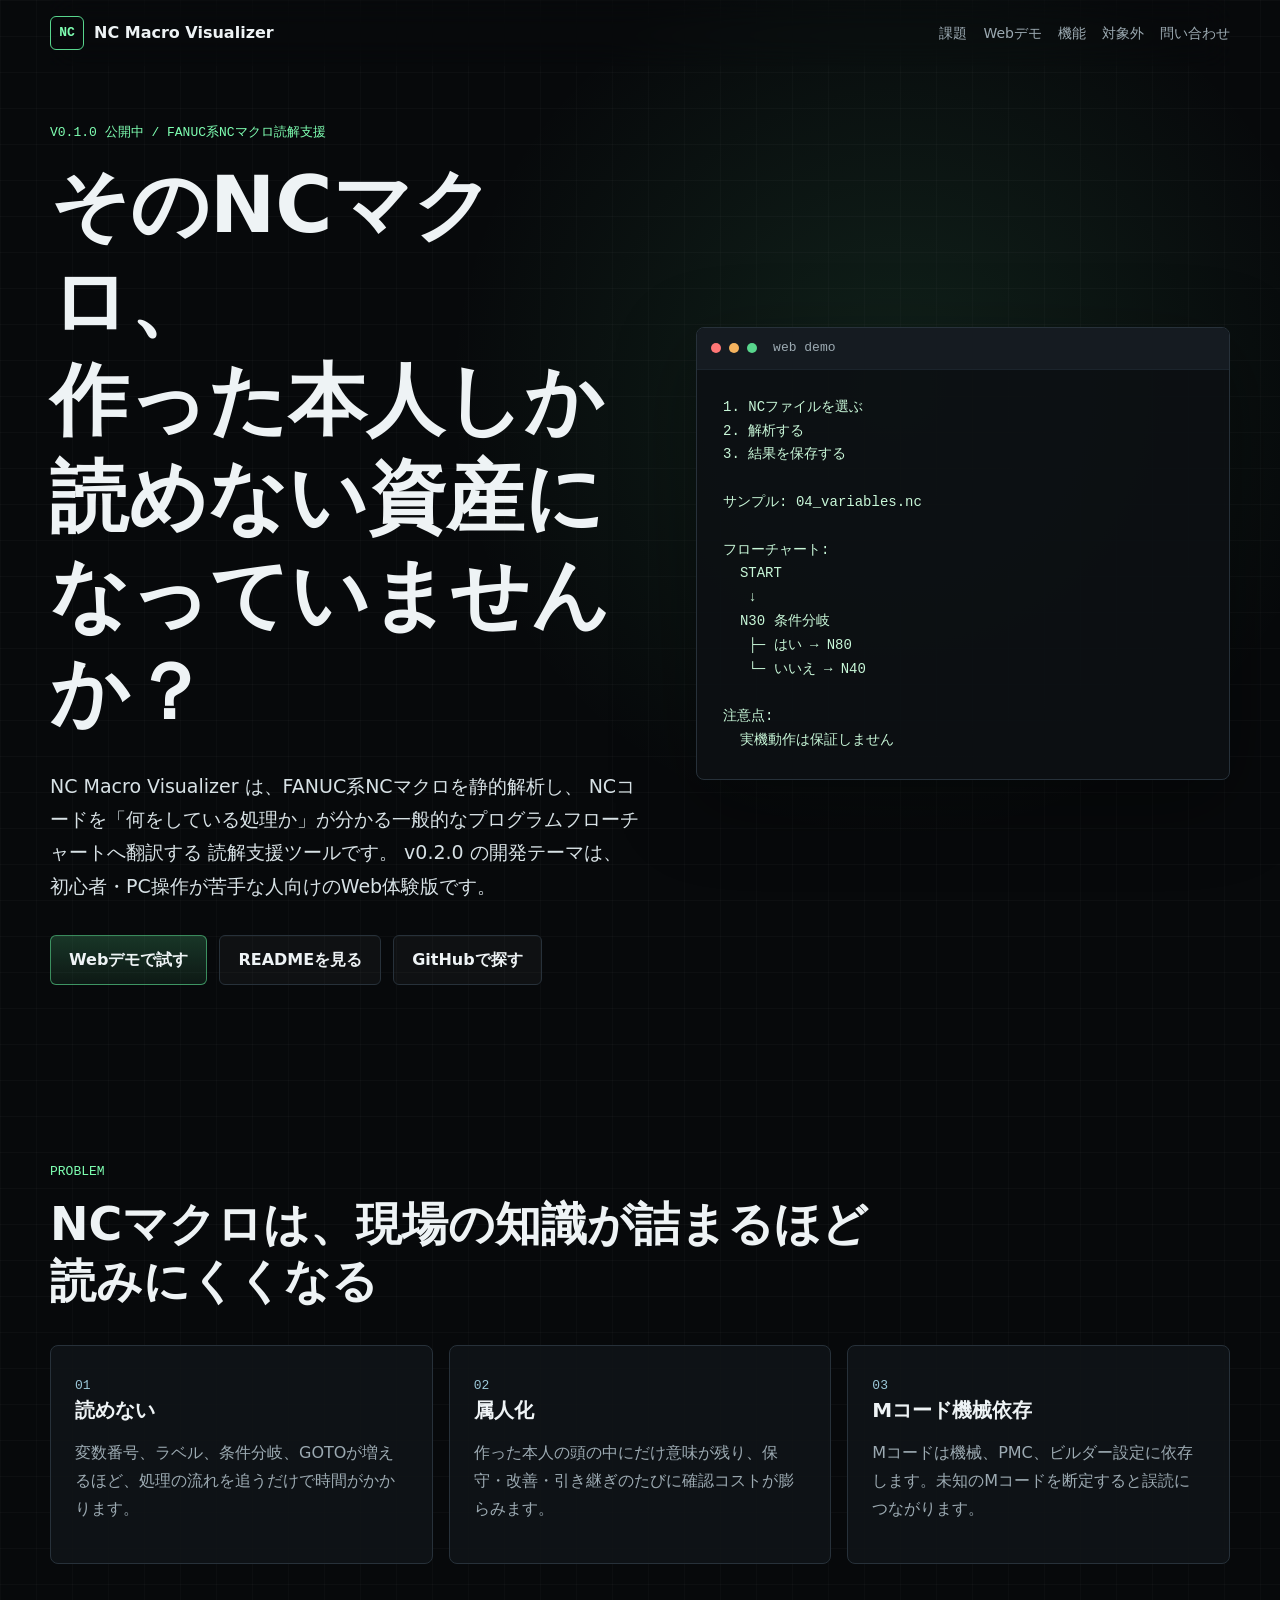
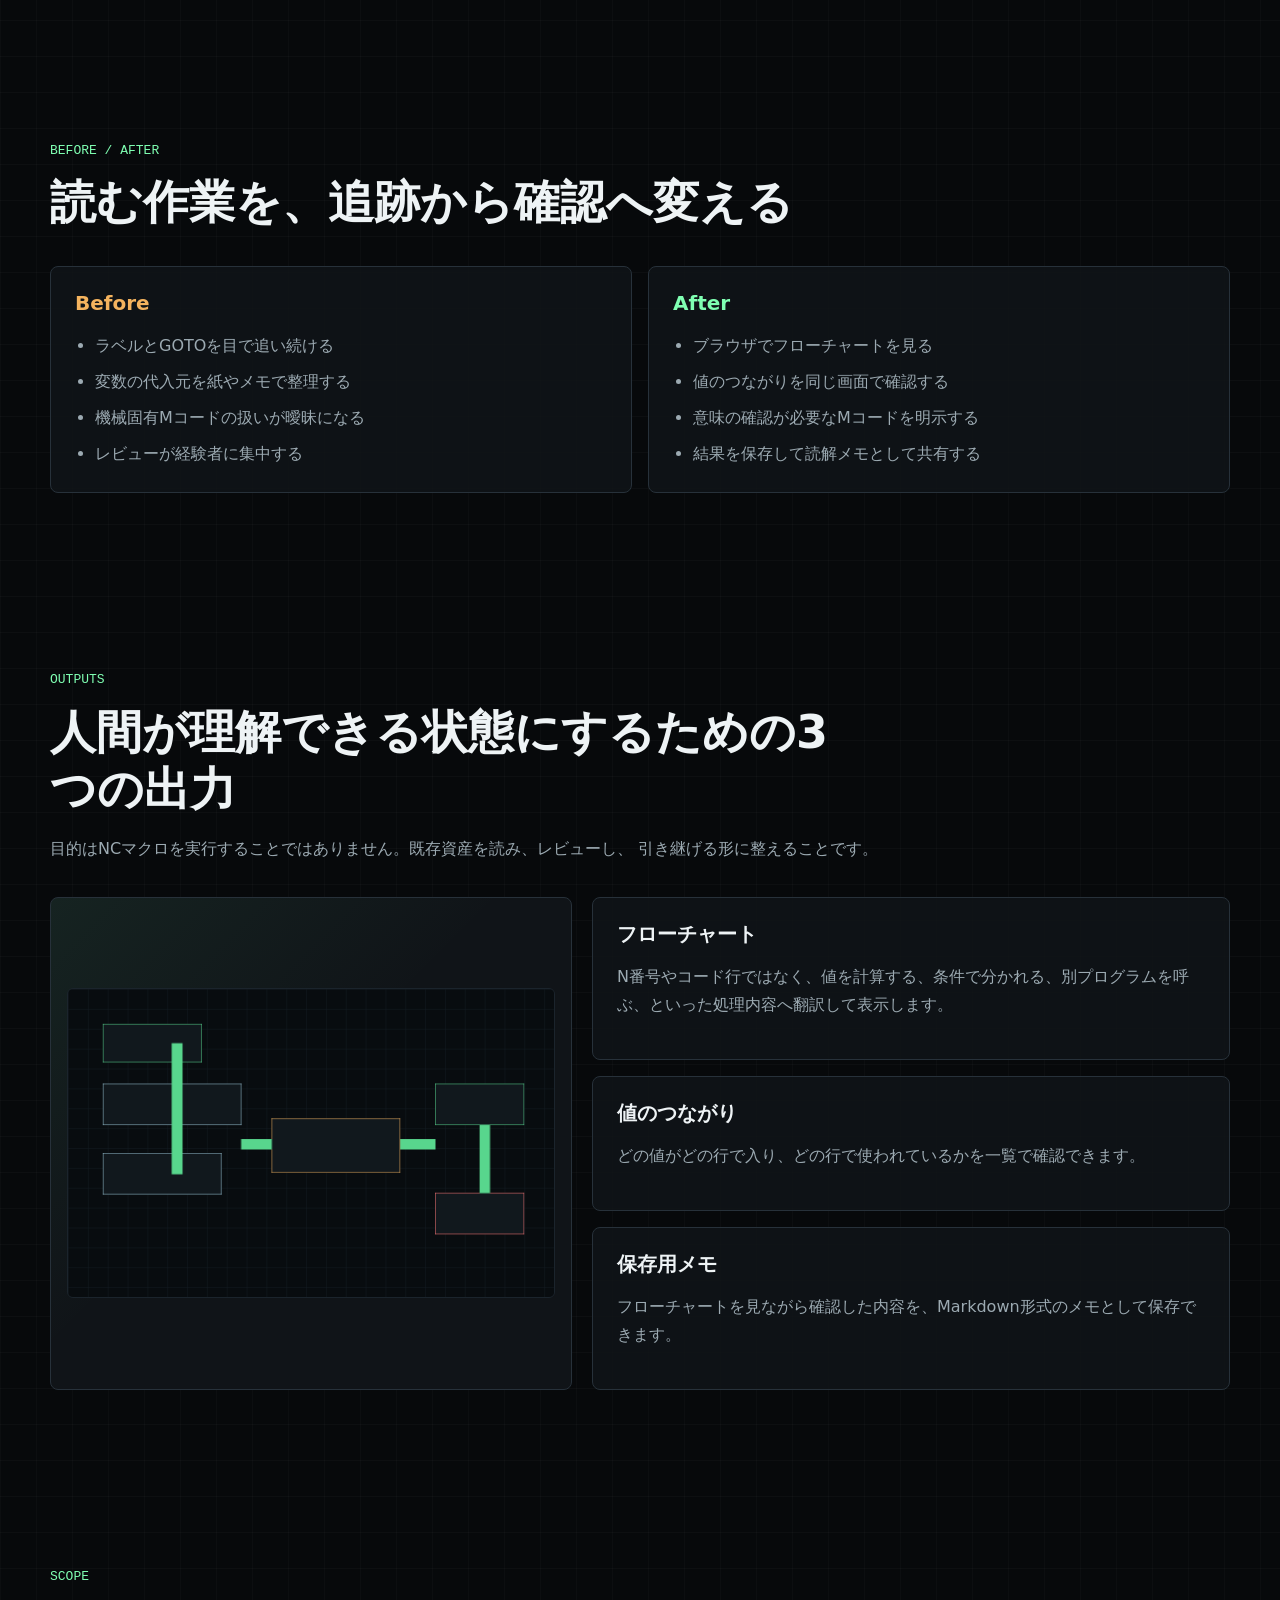
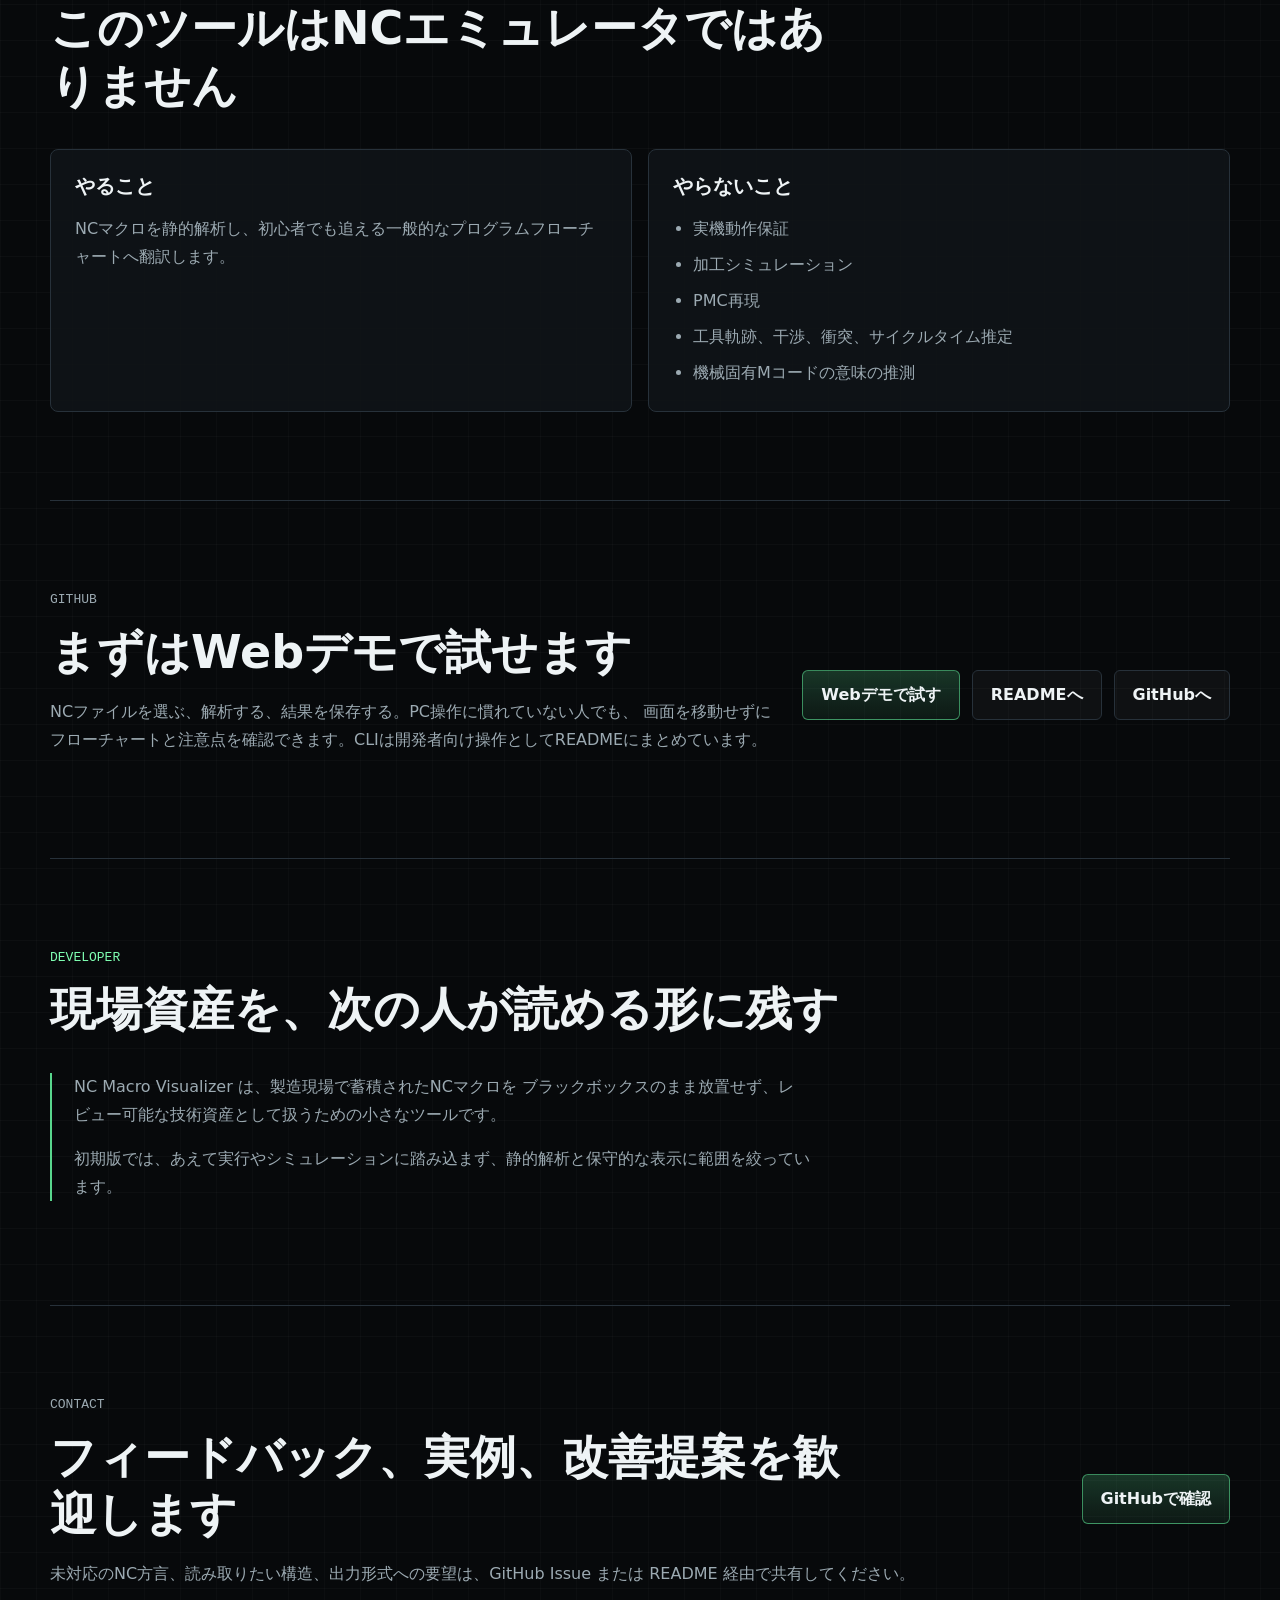
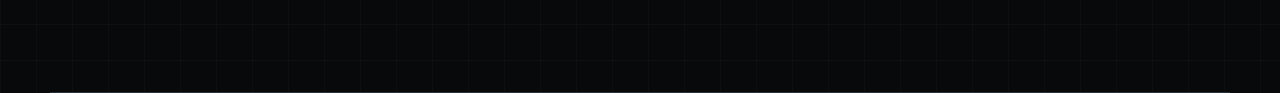
==== lp/index.html @ 7033a531 "v0.3.0 開発中: CFG/PAD図風表示・LPを追加 - CFG内部モデル・structurizer・PAD HTMLレンダラ追加 - LP（lp/）・Webデモ（web/）・スキーマ（sche" ====
<!doctype html>
<html lang="ja">
  <head>
    <meta charset="utf-8">
    <meta name="viewport" content="width=device-width, initial-scale=1">
    <title>NC Macro Visualizer | NCマクロ読解支援ツール</title>
    <meta
      name="description"
      content="NC Macro Visualizer は、FANUC系NCマクロをブラウザで確認し、流れ・値のつながり・条件分岐・注意点を見える化する読解支援ツールです。"
    >
    <link rel="stylesheet" href="style.css">
  </head>
  <body>
    <header class="site-header">
      <a class="brand" href="#top" aria-label="NC Macro Visualizer top">
        <span class="brand-mark">NC</span>
        <span>NC Macro Visualizer</span>
      </a>
      <nav class="site-nav" aria-label="主要ナビゲーション">
        <a href="#problem">課題</a>
        <a href="demo/">Webデモ</a>
        <a href="#outputs">機能</a>
        <a href="#scope">対象外</a>
        <a href="#contact">問い合わせ</a>
      </nav>
    </header>

    <main id="top">
      <section class="hero section">
        <div class="hero-copy">
          <p class="eyebrow">v0.1.0 公開中 / FANUC系NCマクロ読解支援</p>
          <h1>そのNCマクロ、<br>作った本人しか読めない資産になっていませんか？</h1>
          <p class="lead">
            NC Macro Visualizer は、FANUC系NCマクロを静的解析し、
            NCコードを「何をしている処理か」が分かる一般的なプログラムフローチャートへ翻訳する
            読解支援ツールです。
            v0.2.0 の開発テーマは、初心者・PC操作が苦手な人向けのWeb体験版です。
          </p>
          <div class="hero-actions" aria-label="導線">
            <a class="button primary" href="demo/">Webデモで試す</a>
            <a class="button" href="../README.md">READMEを見る</a>
            <a class="button" href="https://github.com/search?q=nc-macro-visualizer&type=repositories">GitHubで探す</a>
          </div>
        </div>
        <div class="terminal-panel" aria-label="NC Macro Visualizer web demo preview">
          <div class="terminal-bar">
            <span></span>
            <span></span>
            <span></span>
            <strong>web demo</strong>
          </div>
          <pre><code>1. NCファイルを選ぶ
2. 解析する
3. 結果を保存する

サンプル: 04_variables.nc

フローチャート:
  START
   ↓
  N30 条件分岐
   ├─ はい → N80
   └─ いいえ → N40

注意点:
  実機動作は保証しません</code></pre>
        </div>
      </section>

      <section id="problem" class="section problem-section">
        <div class="section-heading">
          <p class="eyebrow">Problem</p>
          <h2>NCマクロは、現場の知識が詰まるほど読みにくくなる</h2>
        </div>
        <div class="problem-grid">
          <article>
            <span class="card-index">01</span>
            <h3>読めない</h3>
            <p>変数番号、ラベル、条件分岐、GOTOが増えるほど、処理の流れを追うだけで時間がかかります。</p>
          </article>
          <article>
            <span class="card-index">02</span>
            <h3>属人化</h3>
            <p>作った本人の頭の中にだけ意味が残り、保守・改善・引き継ぎのたびに確認コストが膨らみます。</p>
          </article>
          <article>
            <span class="card-index">03</span>
            <h3>Mコード機械依存</h3>
            <p>Mコードは機械、PMC、ビルダー設定に依存します。未知のMコードを断定すると誤読につながります。</p>
          </article>
        </div>
      </section>

      <section class="section before-after">
        <div class="section-heading">
          <p class="eyebrow">Before / After</p>
          <h2>読む作業を、追跡から確認へ変える</h2>
        </div>
        <div class="compare-grid">
          <article class="compare-card before">
            <h3>Before</h3>
            <ul>
              <li>ラベルとGOTOを目で追い続ける</li>
              <li>変数の代入元を紙やメモで整理する</li>
              <li>機械固有Mコードの扱いが曖昧になる</li>
              <li>レビューが経験者に集中する</li>
            </ul>
          </article>
          <article class="compare-card after">
            <h3>After</h3>
            <ul>
              <li>ブラウザでフローチャートを見る</li>
              <li>値のつながりを同じ画面で確認する</li>
              <li>意味の確認が必要なMコードを明示する</li>
              <li>結果を保存して読解メモとして共有する</li>
            </ul>
          </article>
        </div>
      </section>

      <section id="outputs" class="section outputs-section">
        <div class="section-heading">
          <p class="eyebrow">Outputs</p>
          <h2>人間が理解できる状態にするための3つの出力</h2>
          <p>
            目的はNCマクロを実行することではありません。既存資産を読み、レビューし、
            引き継げる形に整えることです。
          </p>
        </div>
        <div class="output-layout">
          <div class="flow-preview">
            <img src="assets/screenshot-flow.png" alt="Mermaid flowchart preview">
          </div>
          <div class="output-list">
            <article>
              <h3>フローチャート</h3>
              <p>N番号やコード行ではなく、値を計算する、条件で分かれる、別プログラムを呼ぶ、といった処理内容へ翻訳して表示します。</p>
            </article>
            <article>
              <h3>値のつながり</h3>
              <p>どの値がどの行で入り、どの行で使われているかを一覧で確認できます。</p>
            </article>
            <article>
              <h3>保存用メモ</h3>
              <p>フローチャートを見ながら確認した内容を、Markdown形式のメモとして保存できます。</p>
            </article>
          </div>
        </div>
      </section>

      <section id="scope" class="section scope-section">
        <div class="section-heading">
          <p class="eyebrow">Scope</p>
          <h2>このツールはNCエミュレータではありません</h2>
        </div>
        <div class="scope-grid">
          <article>
            <h3>やること</h3>
            <p>NCマクロを静的解析し、初心者でも追える一般的なプログラムフローチャートへ翻訳します。</p>
          </article>
          <article>
            <h3>やらないこと</h3>
            <ul>
              <li>実機動作保証</li>
              <li>加工シミュレーション</li>
              <li>PMC再現</li>
              <li>工具軌跡、干渉、衝突、サイクルタイム推定</li>
              <li>機械固有Mコードの意味の推測</li>
            </ul>
          </article>
        </div>
      </section>

      <section class="section github-section">
        <div>
          <p class="eyebrow">GitHub</p>
          <h2>まずはWebデモで試せます</h2>
          <p>
            NCファイルを選ぶ、解析する、結果を保存する。PC操作に慣れていない人でも、
            画面を移動せずにフローチャートと注意点を確認できます。CLIは開発者向け操作としてREADMEにまとめています。
          </p>
        </div>
        <div class="github-actions">
          <a class="button primary" href="demo/">Webデモで試す</a>
          <a class="button" href="../README.md">READMEへ</a>
          <a class="button" href="https://github.com/search?q=nc-macro-visualizer&type=repositories">GitHubへ</a>
        </div>
      </section>

      <section class="section profile-section">
        <div class="section-heading">
          <p class="eyebrow">Developer</p>
          <h2>現場資産を、次の人が読める形に残す</h2>
        </div>
        <div class="profile-body">
          <p>
            NC Macro Visualizer は、製造現場で蓄積されたNCマクロを
            ブラックボックスのまま放置せず、レビュー可能な技術資産として扱うための小さなツールです。
          </p>
          <p>
            初期版では、あえて実行やシミュレーションに踏み込まず、静的解析と保守的な表示に範囲を絞っています。
          </p>
        </div>
      </section>

      <section id="contact" class="section contact-section">
        <div>
          <p class="eyebrow">Contact</p>
          <h2>フィードバック、実例、改善提案を歓迎します</h2>
          <p>
            未対応のNC方言、読み取りたい構造、出力形式への要望は、GitHub Issue または README 経由で共有してください。
          </p>
        </div>
        <a class="button primary" href="https://github.com/search?q=nc-macro-visualizer&type=repositories">GitHubで確認</a>
      </section>
    </main>
  </body>
</html>
---- lp/style.css ----
:root {
  color-scheme: dark;
  --bg: #07090b;
  --panel: #101418;
  --panel-strong: #151b21;
  --line: #27313a;
  --line-soft: #1b242c;
  --text: #eef3f5;
  --muted: #9caab2;
  --accent: #58d68d;
  --accent-strong: #7fffb2;
  --warn: #f4b35e;
  --danger: #ff7676;
  --machine: #9bc7d8;
  --shadow: 0 24px 80px rgba(0, 0, 0, 0.38);
}

* {
  box-sizing: border-box;
}

html {
  scroll-behavior: smooth;
}

body {
  margin: 0;
  background:
    linear-gradient(rgba(255, 255, 255, 0.025) 1px, transparent 1px),
    linear-gradient(90deg, rgba(255, 255, 255, 0.02) 1px, transparent 1px),
    radial-gradient(circle at 70% 8%, rgba(88, 214, 141, 0.12), transparent 28rem),
    var(--bg);
  background-size: 36px 36px, 36px 36px, auto, auto;
  color: var(--text);
  font-family:
    "Hiragino Kaku Gothic ProN",
    "Yu Gothic",
    "Meiryo",
    system-ui,
    sans-serif;
  line-height: 1.75;
}

a {
  color: inherit;
  text-decoration: none;
}

img {
  display: block;
  max-width: 100%;
}

.site-header {
  position: sticky;
  top: 0;
  z-index: 10;
  display: flex;
  align-items: center;
  justify-content: space-between;
  gap: 24px;
  width: min(1180px, calc(100% - 40px));
  margin: 0 auto;
  padding: 16px 0;
  backdrop-filter: blur(16px);
}

.brand {
  display: inline-flex;
  align-items: center;
  gap: 10px;
  min-width: 0;
  color: var(--text);
  font-weight: 700;
}

.brand-mark {
  display: grid;
  place-items: center;
  width: 34px;
  height: 34px;
  border: 1px solid var(--accent);
  border-radius: 6px;
  color: var(--accent-strong);
  font-family: ui-monospace, SFMono-Regular, Consolas, monospace;
  font-size: 13px;
}

.site-nav {
  display: flex;
  flex-wrap: wrap;
  justify-content: flex-end;
  gap: 16px;
  color: var(--muted);
  font-size: 14px;
}

.site-nav a:hover,
.site-nav a:focus-visible {
  color: var(--accent-strong);
}

.section {
  width: min(1180px, calc(100% - 40px));
  margin: 0 auto;
  padding: 88px 0;
}

.hero {
  display: grid;
  grid-template-columns: minmax(0, 1.05fr) minmax(360px, 0.95fr);
  gap: 56px;
  align-items: center;
  min-height: calc(100vh - 66px);
  padding-top: 56px;
}

.eyebrow {
  margin: 0 0 12px;
  color: var(--accent-strong);
  font-family: ui-monospace, SFMono-Regular, Consolas, monospace;
  font-size: 13px;
  letter-spacing: 0;
  text-transform: uppercase;
}

h1,
h2,
h3,
p {
  overflow-wrap: anywhere;
}

h1,
h2,
h3 {
  margin: 0;
  line-height: 1.25;
}

h1 {
  max-width: 780px;
  font-size: clamp(42px, 7vw, 78px);
  letter-spacing: 0;
}

h2 {
  max-width: 820px;
  font-size: clamp(28px, 4vw, 46px);
  letter-spacing: 0;
}

h3 {
  font-size: 20px;
}

.lead {
  max-width: 720px;
  margin: 28px 0 0;
  color: #d8e2e6;
  font-size: 19px;
}

.hero-actions,
.github-actions {
  display: flex;
  flex-wrap: wrap;
  gap: 12px;
  margin-top: 32px;
}

.button {
  display: inline-flex;
  align-items: center;
  justify-content: center;
  min-height: 46px;
  padding: 10px 18px;
  border: 1px solid var(--line);
  border-radius: 6px;
  background: rgba(255, 255, 255, 0.03);
  color: var(--text);
  font-weight: 700;
}

.button:hover,
.button:focus-visible {
  border-color: var(--accent);
  color: var(--accent-strong);
}

.button.primary {
  border-color: rgba(88, 214, 141, 0.6);
  background: linear-gradient(180deg, rgba(88, 214, 141, 0.22), rgba(88, 214, 141, 0.08));
}

.terminal-panel {
  overflow: hidden;
  border: 1px solid var(--line);
  border-radius: 8px;
  background: rgba(12, 16, 19, 0.92);
  box-shadow: var(--shadow);
}

.terminal-bar {
  display: flex;
  align-items: center;
  gap: 8px;
  min-height: 42px;
  padding: 0 14px;
  border-bottom: 1px solid var(--line-soft);
  background: var(--panel-strong);
  color: var(--muted);
  font-family: ui-monospace, SFMono-Regular, Consolas, monospace;
  font-size: 13px;
}

.terminal-bar span {
  width: 10px;
  height: 10px;
  border-radius: 50%;
  background: var(--line);
}

.terminal-bar span:first-child {
  background: var(--danger);
}

.terminal-bar span:nth-child(2) {
  background: var(--warn);
}

.terminal-bar span:nth-child(3) {
  background: var(--accent);
}

.terminal-bar strong {
  margin-left: 8px;
  font-weight: 500;
}

pre {
  margin: 0;
  padding: 26px;
  overflow-x: auto;
  color: #c8f7d8;
  font-family: ui-monospace, SFMono-Regular, Consolas, monospace;
  font-size: 14px;
  line-height: 1.7;
}

.section-heading {
  max-width: 860px;
  margin-bottom: 34px;
}

.section-heading p:not(.eyebrow),
.github-section p,
.contact-section p,
.profile-body p {
  color: var(--muted);
}

.problem-grid,
.compare-grid,
.scope-grid {
  display: grid;
  gap: 16px;
}

.problem-grid {
  grid-template-columns: repeat(3, 1fr);
}

.compare-grid,
.scope-grid {
  grid-template-columns: repeat(2, 1fr);
}

.problem-grid article,
.compare-card,
.scope-grid article,
.output-list article {
  border: 1px solid var(--line);
  border-radius: 8px;
  background: rgba(16, 20, 24, 0.86);
  padding: 24px;
}

.card-index {
  color: var(--machine);
  font-family: ui-monospace, SFMono-Regular, Consolas, monospace;
  font-size: 13px;
}

.problem-grid p,
.compare-card li,
.scope-grid p,
.scope-grid li,
.output-list p {
  color: var(--muted);
}

ul {
  margin: 16px 0 0;
  padding-left: 20px;
}

li + li {
  margin-top: 8px;
}

.before h3 {
  color: var(--warn);
}

.after h3 {
  color: var(--accent-strong);
}

.output-layout {
  display: grid;
  grid-template-columns: minmax(320px, 0.9fr) minmax(0, 1.1fr);
  gap: 20px;
  align-items: stretch;
}

.flow-preview {
  display: flex;
  align-items: center;
  min-height: 420px;
  border: 1px solid var(--line);
  border-radius: 8px;
  background:
    linear-gradient(135deg, rgba(88, 214, 141, 0.08), transparent 45%),
    var(--panel);
  padding: 16px;
}

.flow-preview img {
  width: 100%;
  border: 1px solid var(--line-soft);
  border-radius: 6px;
  background: #0b0f12;
}

.output-list {
  display: grid;
  gap: 16px;
}

.github-section,
.contact-section {
  display: grid;
  grid-template-columns: minmax(0, 1fr) auto;
  gap: 28px;
  align-items: center;
  border-top: 1px solid var(--line);
  border-bottom: 1px solid var(--line);
}

.profile-body {
  max-width: 760px;
  border-left: 2px solid var(--accent);
  padding-left: 22px;
}

@media (max-width: 860px) {
  .site-header {
    align-items: flex-start;
    flex-direction: column;
  }

  .site-nav {
    justify-content: flex-start;
  }

  .hero,
  .problem-grid,
  .compare-grid,
  .scope-grid,
  .output-layout,
  .github-section,
  .contact-section {
    grid-template-columns: 1fr;
  }

  .hero {
    gap: 30px;
    min-height: auto;
    padding-top: 42px;
  }

  .section {
    width: min(100% - 28px, 1180px);
    padding: 62px 0;
  }

  h1 {
    font-size: 42px;
  }

  .lead {
    font-size: 17px;
  }

  .flow-preview {
    min-height: auto;
  }
}

@media (max-width: 520px) {
  .site-nav {
    gap: 10px 14px;
    font-size: 13px;
  }

  h1 {
    font-size: 34px;
  }

  h2 {
    font-size: 26px;
  }

  .hero-actions,
  .github-actions {
    flex-direction: column;
  }

  .button {
    width: 100%;
  }

  pre {
    padding: 18px;
    font-size: 12px;
  }
}
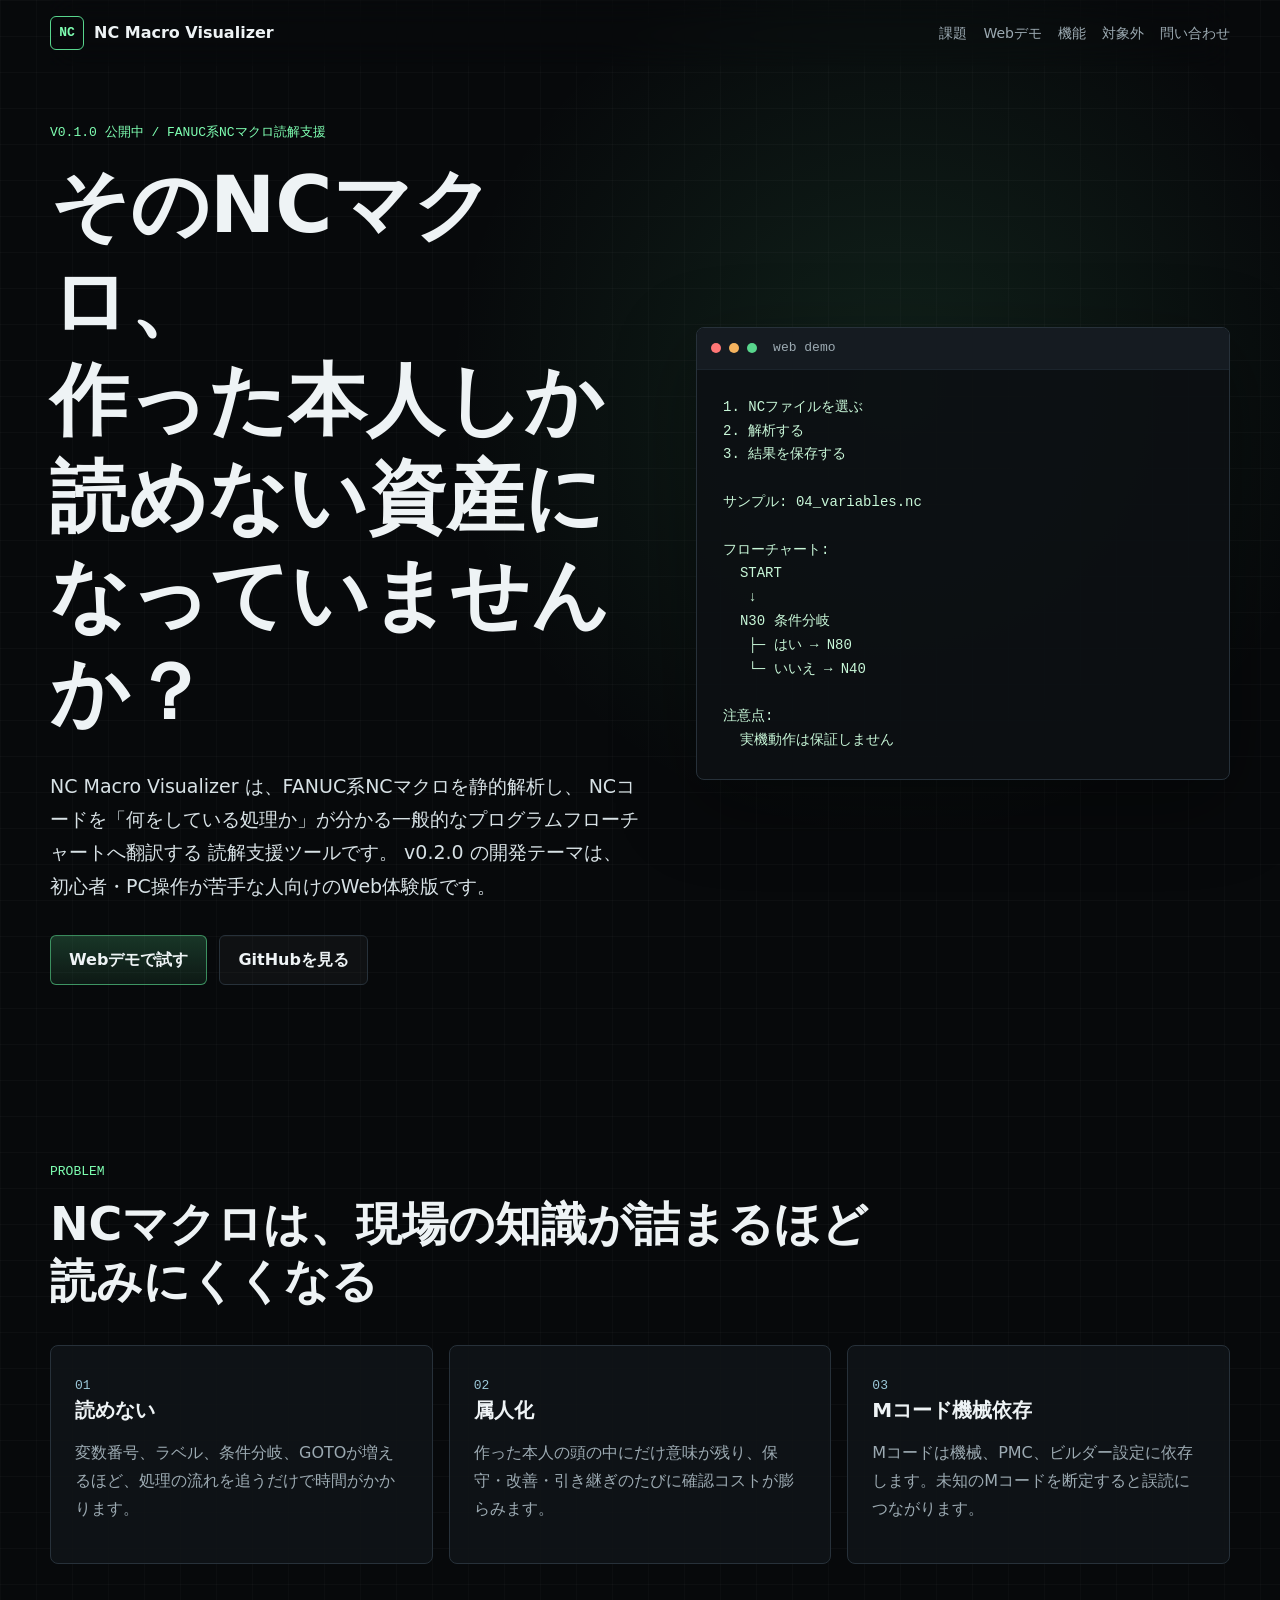
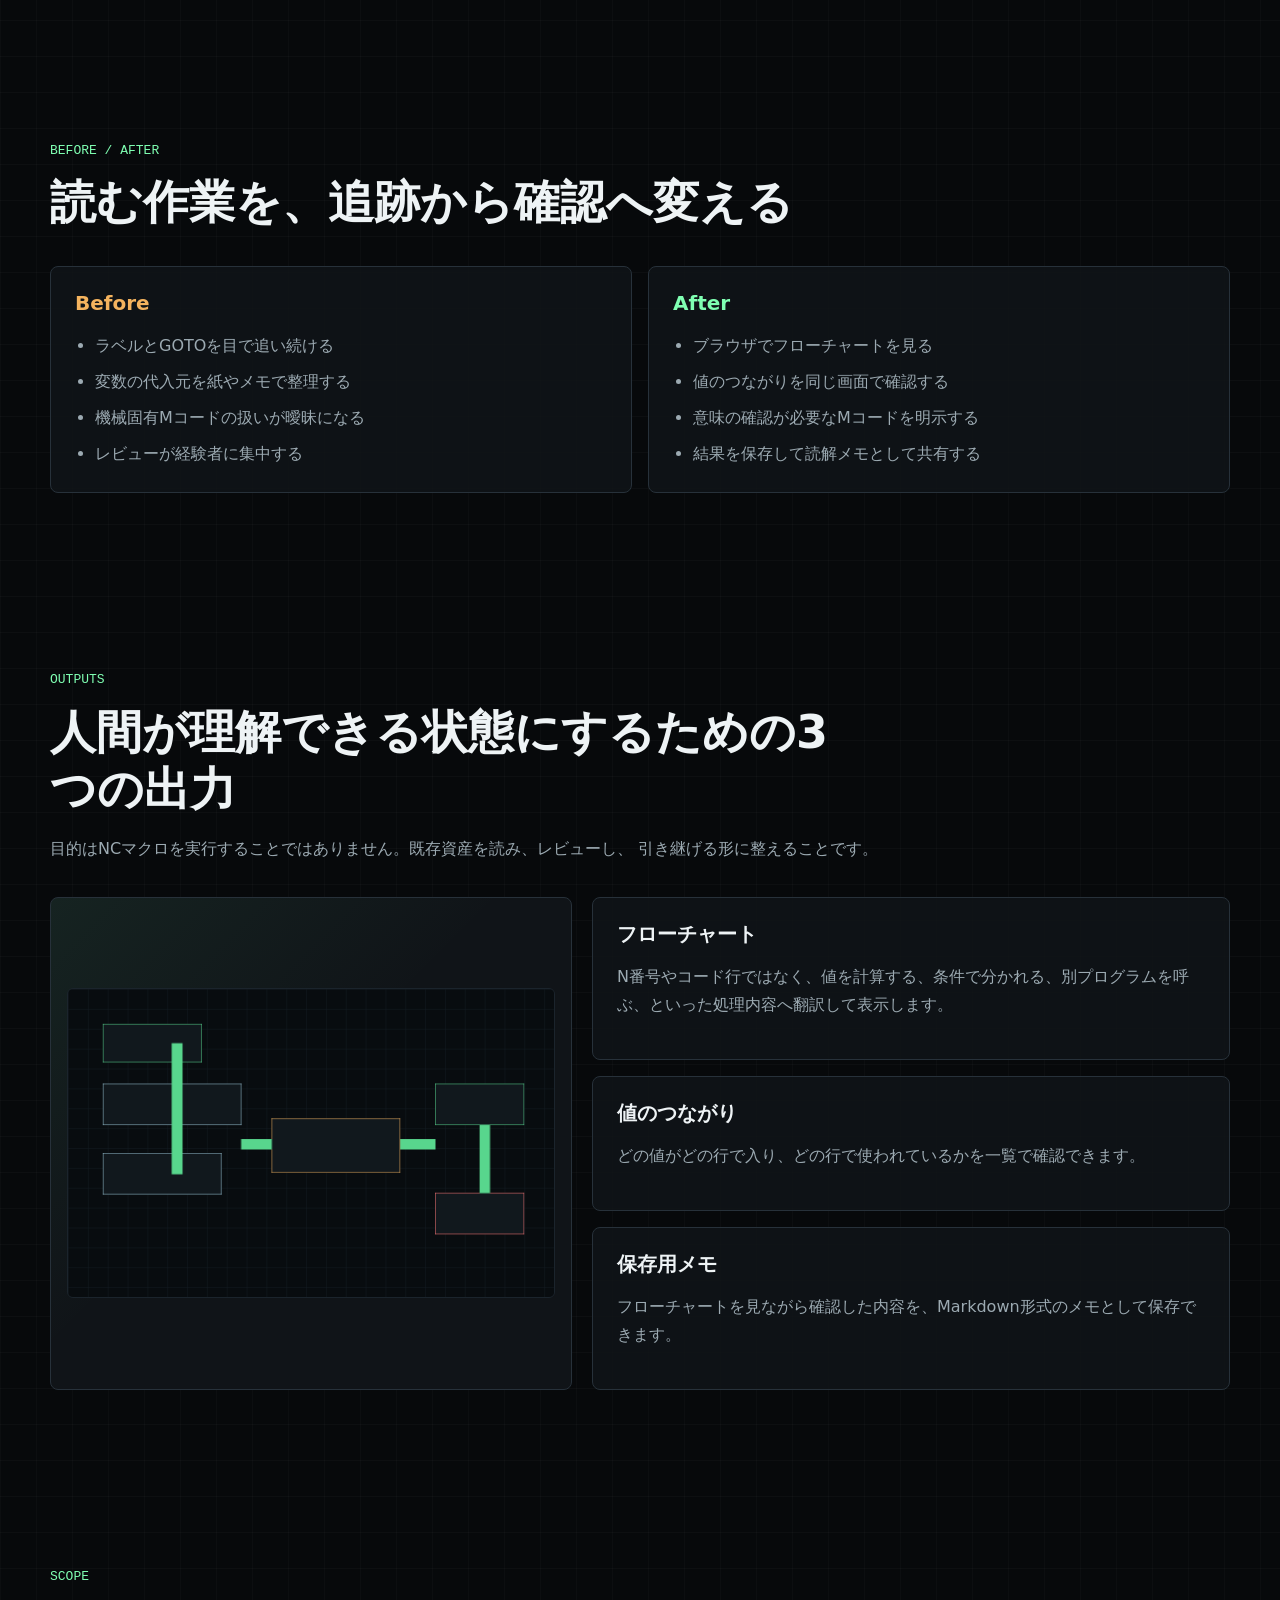
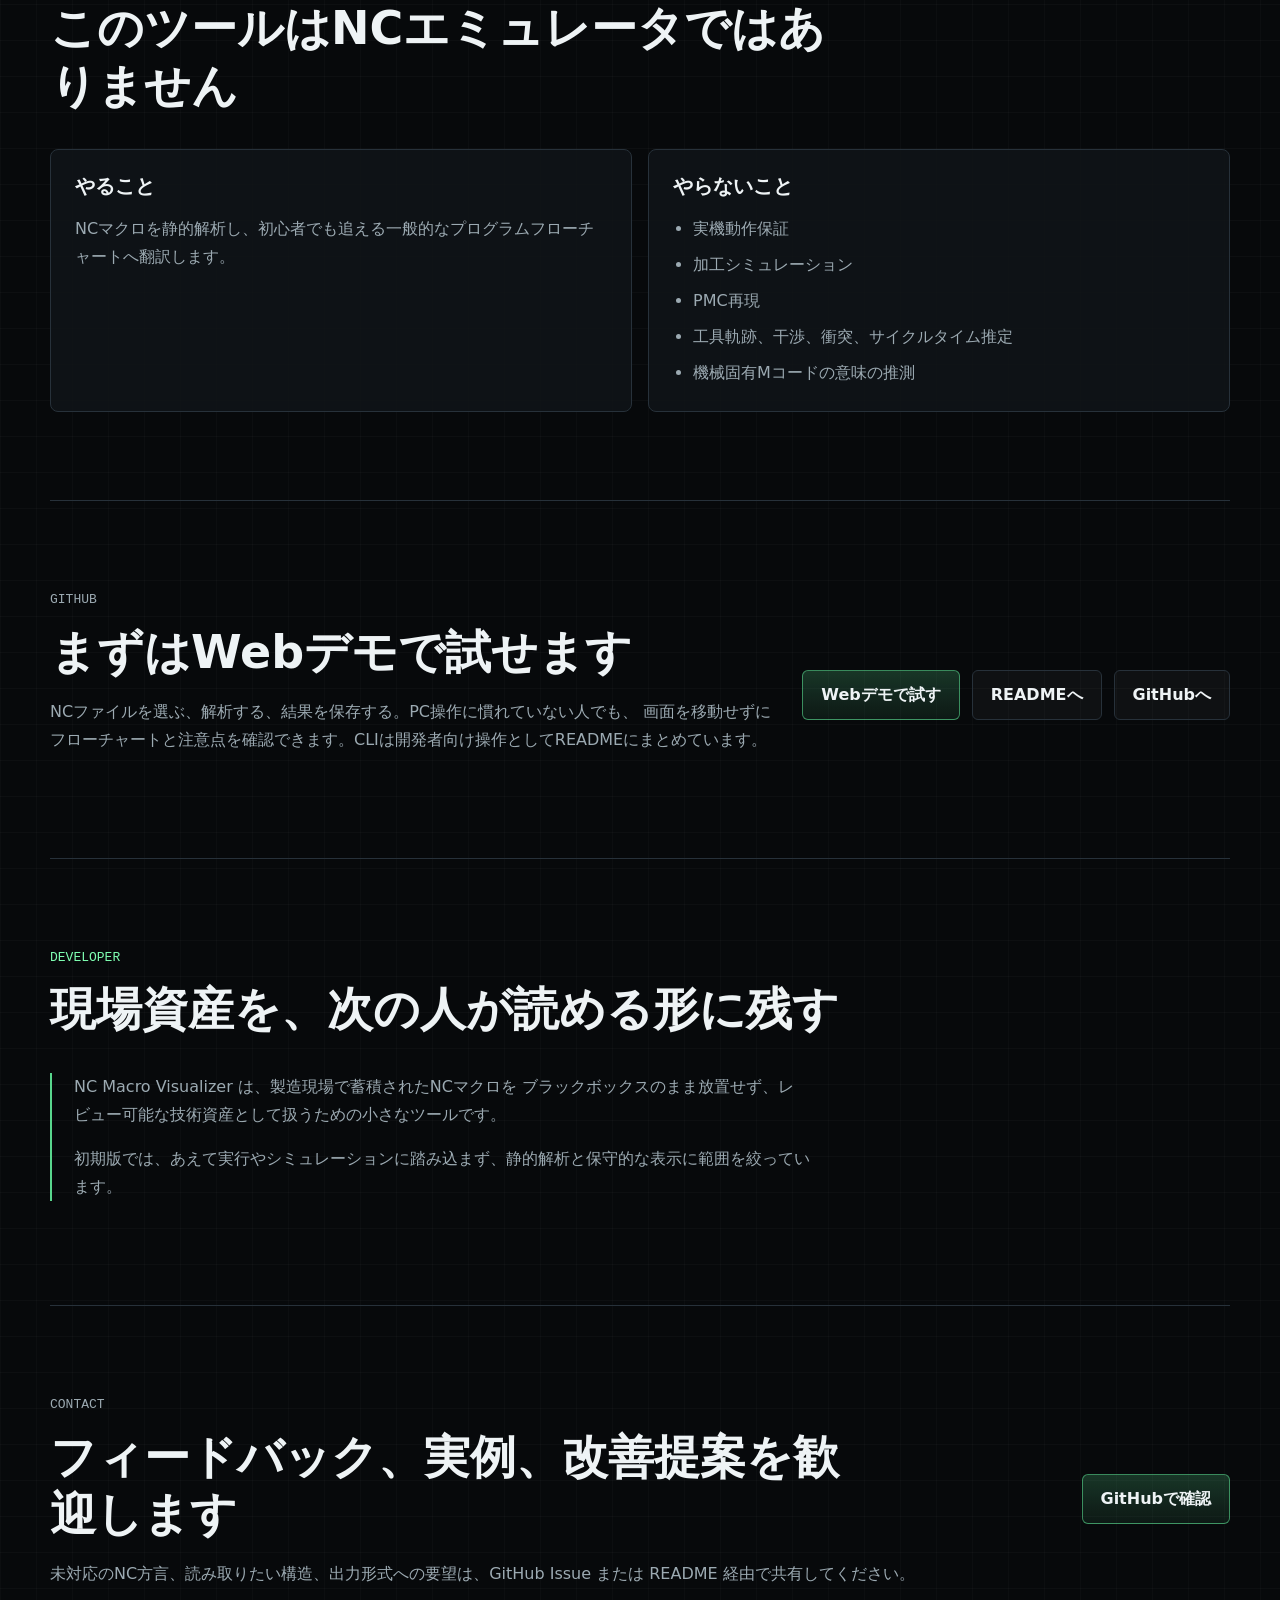
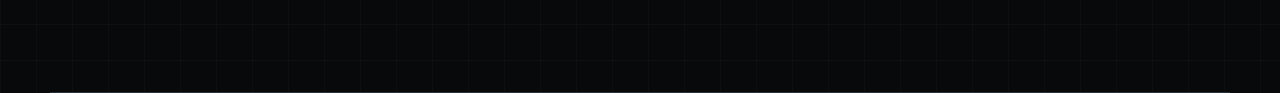
==== commit c2349f58: "GitHub Pages対応: ルートリダイレクト追加・LPリンク修正 - index.html: lp/へのリダイレクト（GitHub Pages用） - lp/index.html: GitHub" ====
--- a/lp/index.html
+++ b/lp/index.html
@@ -38,8 +38,7 @@
           </p>
           <div class="hero-actions" aria-label="導線">
             <a class="button primary" href="demo/">Webデモで試す</a>
-            <a class="button" href="../README.md">READMEを見る</a>
-            <a class="button" href="https://github.com/search?q=nc-macro-visualizer&type=repositories">GitHubで探す</a>
+            <a class="button" href="https://github.com/henkikobo-cloud/nc-macro-visualizer">GitHubを見る</a>
           </div>
         </div>
         <div class="terminal-panel" aria-label="NC Macro Visualizer web demo preview">
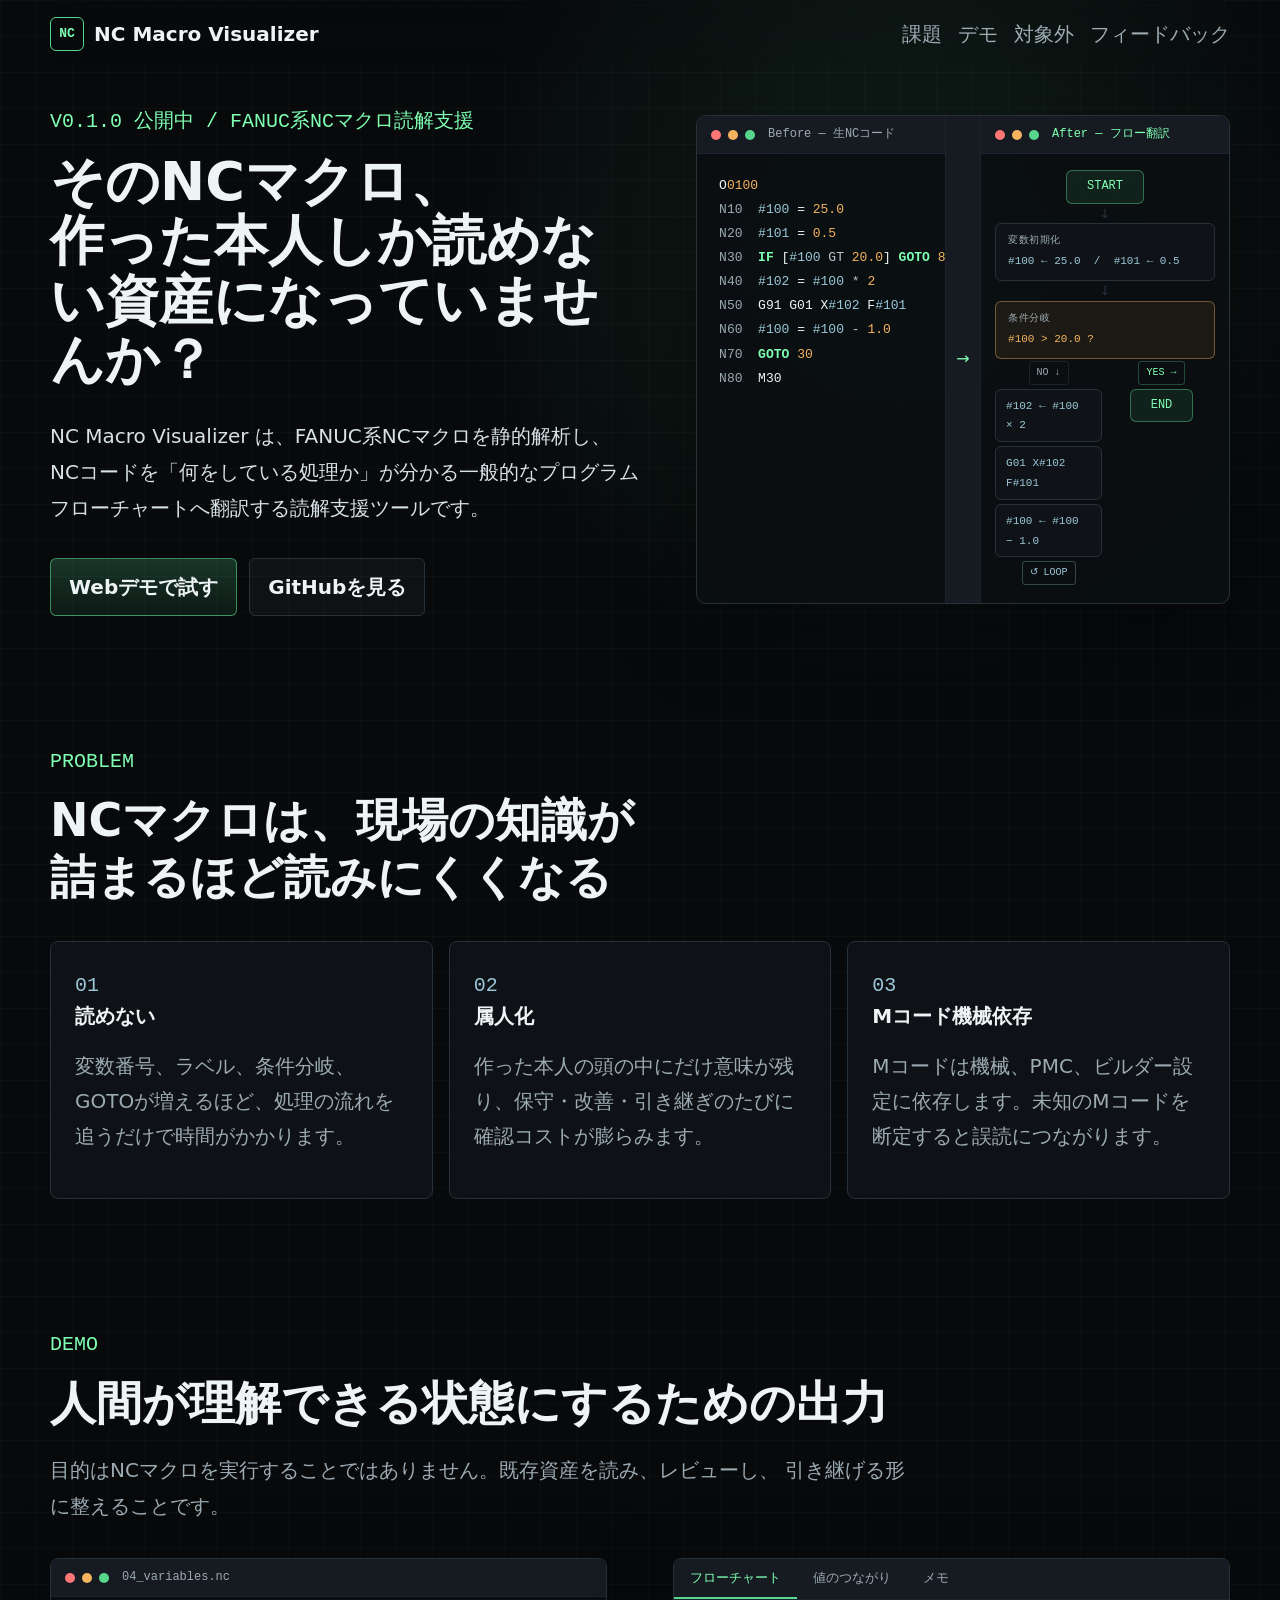
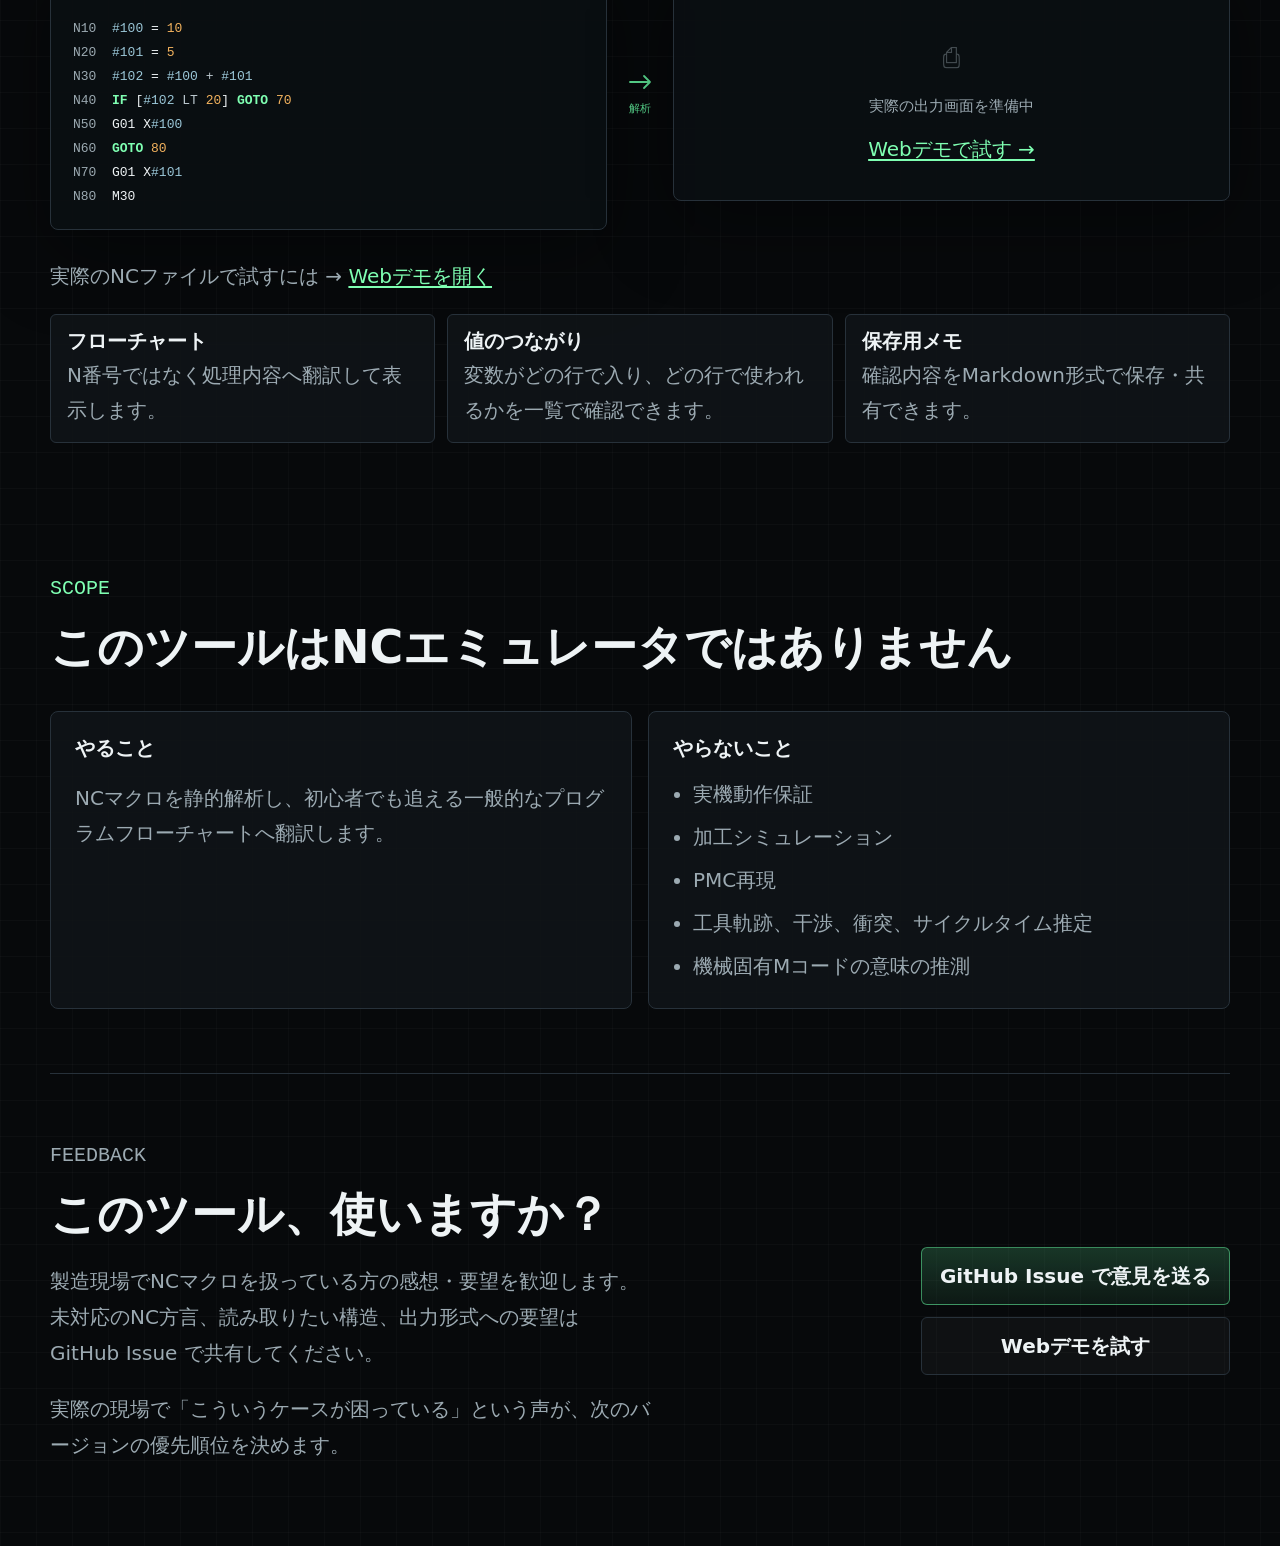
==== commit 05866d43: "【Claude Code】LP全面リデザイン：Hero刷新・セクション整理・フォント統一 Hero をターミナルパネルから Before/After 比較パネルに変更。 demo/feedback セ" ====
--- a/lp/index.html
+++ b/lp/index.html
@@ -8,6 +8,14 @@
       name="description"
       content="NC Macro Visualizer は、FANUC系NCマクロをブラウザで確認し、流れ・値のつながり・条件分岐・注意点を見える化する読解支援ツールです。"
     >
+    <!-- OGP -->
+    <meta property="og:title" content="NC Macro Visualizer | NCマクロ読解支援ツール">
+    <meta property="og:description" content="FANUC系NCマクロを静的解析し、初心者でも読めるフローチャートへ翻訳する読解支援ツール。">
+    <meta property="og:image" content="https://henkikobo-cloud.github.io/nc-macro-visualizer/lp/assets/ogp.png">
+    <meta property="og:url" content="https://henkikobo-cloud.github.io/nc-macro-visualizer/">
+    <meta property="og:type" content="website">
+    <meta name="twitter:card" content="summary_large_image">
+    <meta name="twitter:image" content="https://henkikobo-cloud.github.io/nc-macro-visualizer/lp/assets/ogp.png">
     <link rel="stylesheet" href="style.css">
   </head>
   <body>
@@ -18,54 +26,98 @@
       </a>
       <nav class="site-nav" aria-label="主要ナビゲーション">
         <a href="#problem">課題</a>
-        <a href="demo/">Webデモ</a>
-        <a href="#outputs">機能</a>
+        <a href="#demo">デモ</a>
         <a href="#scope">対象外</a>
-        <a href="#contact">問い合わせ</a>
+        <a href="#feedback">フィードバック</a>
       </nav>
     </header>
 
     <main id="top">
+
+      <!-- Hero -->
       <section class="hero section">
         <div class="hero-copy">
           <p class="eyebrow">v0.1.0 公開中 / FANUC系NCマクロ読解支援</p>
           <h1>そのNCマクロ、<br>作った本人しか読めない資産になっていませんか？</h1>
           <p class="lead">
             NC Macro Visualizer は、FANUC系NCマクロを静的解析し、
-            NCコードを「何をしている処理か」が分かる一般的なプログラムフローチャートへ翻訳する
-            読解支援ツールです。
-            v0.2.0 の開発テーマは、初心者・PC操作が苦手な人向けのWeb体験版です。
+            NCコードを「何をしている処理か」が分かる一般的なプログラムフローチャートへ翻訳する読解支援ツールです。
           </p>
           <div class="hero-actions" aria-label="導線">
             <a class="button primary" href="demo/">Webデモで試す</a>
             <a class="button" href="https://github.com/henkikobo-cloud/nc-macro-visualizer">GitHubを見る</a>
           </div>
         </div>
-        <div class="terminal-panel" aria-label="NC Macro Visualizer web demo preview">
-          <div class="terminal-bar">
-            <span></span>
-            <span></span>
-            <span></span>
-            <strong>web demo</strong>
-          </div>
-          <pre><code>1. NCファイルを選ぶ
-2. 解析する
-3. 結果を保存する
-
-サンプル: 04_variables.nc
-
-フローチャート:
-  START
-   ↓
-  N30 条件分岐
-   ├─ はい → N80
-   └─ いいえ → N40
-
-注意点:
-  実機動作は保証しません</code></pre>
-        </div>
-      </section>
-
+
+        <div class="compare-panel" aria-label="Before/After NCコード比較パネル">
+          <div class="compare-half before-half">
+            <div class="panel-header">
+              <span class="panel-dot dot-red"></span>
+              <span class="panel-dot dot-yellow"></span>
+              <span class="panel-dot dot-green"></span>
+              <span class="panel-label">Before — 生NCコード</span>
+            </div>
+            <pre class="panel-code"><code
+><span class="nc-addr">O</span><span class="nc-num">0100</span>
+<span class="nc-seq">N10</span>  <span class="nc-var">#100</span> = <span class="nc-num">25.0</span>
+<span class="nc-seq">N20</span>  <span class="nc-var">#101</span> = <span class="nc-num">0.5</span>
+<span class="nc-seq">N30</span>  <span class="nc-kw">IF</span> [<span class="nc-var">#100</span> <span class="nc-op">GT</span> <span class="nc-num">20.0</span>] <span class="nc-kw">GOTO</span> <span class="nc-num">80</span>
+<span class="nc-seq">N40</span>  <span class="nc-var">#102</span> = <span class="nc-var">#100</span> <span class="nc-op">*</span> <span class="nc-num">2</span>
+<span class="nc-seq">N50</span>  <span class="nc-addr">G91 G01 X</span><span class="nc-var">#102</span> <span class="nc-addr">F</span><span class="nc-var">#101</span>
+<span class="nc-seq">N60</span>  <span class="nc-var">#100</span> = <span class="nc-var">#100</span> <span class="nc-op">-</span> <span class="nc-num">1.0</span>
+<span class="nc-seq">N70</span>  <span class="nc-kw">GOTO</span> <span class="nc-num">30</span>
+<span class="nc-seq">N80</span>  <span class="nc-addr">M30</span>
+</code></pre>
+          </div>
+
+          <div class="compare-divider" aria-hidden="true">
+            <span class="divider-icon">→</span>
+          </div>
+
+          <div class="compare-half after-half">
+            <div class="panel-header">
+              <span class="panel-dot dot-red"></span>
+              <span class="panel-dot dot-yellow"></span>
+              <span class="panel-dot dot-green"></span>
+              <span class="panel-label panel-label-accent">After — フロー翻訳</span>
+            </div>
+            <div class="flow-nodes" aria-label="フローチャート出力イメージ">
+              <div class="flow-node node-start">START</div>
+              <div class="flow-connector">↓</div>
+              <div class="flow-node node-proc">
+                <div class="node-kind">変数初期化</div>
+                <div class="node-detail">#100 ← 25.0 &nbsp;/&nbsp; #101 ← 0.5</div>
+              </div>
+              <div class="flow-connector">↓</div>
+              <div class="flow-node node-cond">
+                <div class="node-kind">条件分岐</div>
+                <div class="node-detail">#100 &gt; 20.0 ?</div>
+              </div>
+              <div class="flow-branch">
+                <div class="branch-col">
+                  <span class="branch-tag tag-no">NO ↓</span>
+                  <div class="flow-node node-proc node-sm">
+                    <div class="node-detail">#102 ← #100 × 2</div>
+                  </div>
+                  <div class="flow-node node-proc node-sm">
+                    <div class="node-detail">G01 X#102 F#101</div>
+                  </div>
+                  <div class="flow-node node-proc node-sm">
+                    <div class="node-detail">#100 ← #100 − 1.0</div>
+                  </div>
+                  <span class="branch-tag tag-loop">↺ LOOP</span>
+                </div>
+                <div class="branch-col">
+                  <span class="branch-tag tag-yes">YES →</span>
+                  <div class="flow-node node-end">END</div>
+                </div>
+              </div>
+            </div>
+          </div>
+        </div>
+      </section>
+
+      <!-- Problem -->
       <section id="problem" class="section problem-section">
         <div class="section-heading">
           <p class="eyebrow">Problem</p>
@@ -90,63 +142,80 @@
         </div>
       </section>
 
-      <section class="section before-after">
+      <!-- Demo -->
+      <section id="demo" class="section demo-section">
         <div class="section-heading">
-          <p class="eyebrow">Before / After</p>
-          <h2>読む作業を、追跡から確認へ変える</h2>
-        </div>
-        <div class="compare-grid">
-          <article class="compare-card before">
-            <h3>Before</h3>
-            <ul>
-              <li>ラベルとGOTOを目で追い続ける</li>
-              <li>変数の代入元を紙やメモで整理する</li>
-              <li>機械固有Mコードの扱いが曖昧になる</li>
-              <li>レビューが経験者に集中する</li>
-            </ul>
-          </article>
-          <article class="compare-card after">
-            <h3>After</h3>
-            <ul>
-              <li>ブラウザでフローチャートを見る</li>
-              <li>値のつながりを同じ画面で確認する</li>
-              <li>意味の確認が必要なMコードを明示する</li>
-              <li>結果を保存して読解メモとして共有する</li>
-            </ul>
-          </article>
-        </div>
-      </section>
-
-      <section id="outputs" class="section outputs-section">
-        <div class="section-heading">
-          <p class="eyebrow">Outputs</p>
-          <h2>人間が理解できる状態にするための3つの出力</h2>
+          <p class="eyebrow">Demo</p>
+          <h2>人間が理解できる状態にするための出力</h2>
           <p>
             目的はNCマクロを実行することではありません。既存資産を読み、レビューし、
             引き継げる形に整えることです。
           </p>
         </div>
-        <div class="output-layout">
-          <div class="flow-preview">
-            <img src="assets/screenshot-flow.png" alt="Mermaid flowchart preview">
-          </div>
-          <div class="output-list">
-            <article>
-              <h3>フローチャート</h3>
-              <p>N番号やコード行ではなく、値を計算する、条件で分かれる、別プログラムを呼ぶ、といった処理内容へ翻訳して表示します。</p>
-            </article>
-            <article>
-              <h3>値のつながり</h3>
-              <p>どの値がどの行で入り、どの行で使われているかを一覧で確認できます。</p>
-            </article>
-            <article>
-              <h3>保存用メモ</h3>
-              <p>フローチャートを見ながら確認した内容を、Markdown形式のメモとして保存できます。</p>
-            </article>
-          </div>
-        </div>
-      </section>
-
+
+        <div class="demo-layout">
+          <div class="demo-pane">
+            <div class="panel-header">
+              <span class="panel-dot dot-red"></span>
+              <span class="panel-dot dot-yellow"></span>
+              <span class="panel-dot dot-green"></span>
+              <span class="panel-label">04_variables.nc</span>
+            </div>
+            <pre class="panel-code"><code
+><span class="nc-seq">N10</span>  <span class="nc-var">#100</span> = <span class="nc-num">10</span>
+<span class="nc-seq">N20</span>  <span class="nc-var">#101</span> = <span class="nc-num">5</span>
+<span class="nc-seq">N30</span>  <span class="nc-var">#102</span> = <span class="nc-var">#100</span> <span class="nc-op">+</span> <span class="nc-var">#101</span>
+<span class="nc-seq">N40</span>  <span class="nc-kw">IF</span> [<span class="nc-var">#102</span> <span class="nc-op">LT</span> <span class="nc-num">20</span>] <span class="nc-kw">GOTO</span> <span class="nc-num">70</span>
+<span class="nc-seq">N50</span>  <span class="nc-addr">G01 X</span><span class="nc-var">#100</span>
+<span class="nc-seq">N60</span>  <span class="nc-kw">GOTO</span> <span class="nc-num">80</span>
+<span class="nc-seq">N70</span>  <span class="nc-addr">G01 X</span><span class="nc-var">#101</span>
+<span class="nc-seq">N80</span>  <span class="nc-addr">M30</span>
+</code></pre>
+          </div>
+
+          <div class="demo-arrow" aria-hidden="true">
+            <svg width="26" height="26" viewBox="0 0 26 26" fill="none" aria-hidden="true">
+              <path d="M3 13h20M17 7l6 6-6 6" stroke="currentColor" stroke-width="1.8" stroke-linecap="round" stroke-linejoin="round"/>
+            </svg>
+            <span>解析</span>
+          </div>
+
+          <div class="demo-pane demo-output-pane">
+            <div class="output-tabs" role="tablist" aria-label="出力タブ">
+              <button class="tab-btn tab-active" role="tab" aria-selected="true">フローチャート</button>
+              <button class="tab-btn" role="tab" aria-selected="false">値のつながり</button>
+              <button class="tab-btn" role="tab" aria-selected="false">メモ</button>
+            </div>
+            <div class="demo-placeholder" aria-label="出力プレビュー準備中">
+              <span class="placeholder-icon" aria-hidden="true">⎙</span>
+              <p>実際の出力画面を準備中</p>
+              <a class="inline-link" href="demo/">Webデモで試す →</a>
+            </div>
+          </div>
+        </div>
+
+        <p class="demo-footer">
+          実際のNCファイルで試すには →
+          <a class="inline-link" href="demo/">Webデモを開く</a>
+        </p>
+
+        <div class="output-features">
+          <div class="output-feature">
+            <h3>フローチャート</h3>
+            <p>N番号ではなく処理内容へ翻訳して表示します。</p>
+          </div>
+          <div class="output-feature">
+            <h3>値のつながり</h3>
+            <p>変数がどの行で入り、どの行で使われるかを一覧で確認できます。</p>
+          </div>
+          <div class="output-feature">
+            <h3>保存用メモ</h3>
+            <p>確認内容をMarkdown形式で保存・共有できます。</p>
+          </div>
+        </div>
+      </section>
+
+      <!-- Scope -->
       <section id="scope" class="section scope-section">
         <div class="section-heading">
           <p class="eyebrow">Scope</p>
@@ -170,48 +239,27 @@
         </div>
       </section>
 
-      <section class="section github-section">
-        <div>
-          <p class="eyebrow">GitHub</p>
-          <h2>まずはWebデモで試せます</h2>
-          <p>
-            NCファイルを選ぶ、解析する、結果を保存する。PC操作に慣れていない人でも、
-            画面を移動せずにフローチャートと注意点を確認できます。CLIは開発者向け操作としてREADMEにまとめています。
-          </p>
-        </div>
-        <div class="github-actions">
-          <a class="button primary" href="demo/">Webデモで試す</a>
-          <a class="button" href="../README.md">READMEへ</a>
-          <a class="button" href="https://github.com/search?q=nc-macro-visualizer&type=repositories">GitHubへ</a>
-        </div>
-      </section>
-
-      <section class="section profile-section">
-        <div class="section-heading">
-          <p class="eyebrow">Developer</p>
-          <h2>現場資産を、次の人が読める形に残す</h2>
-        </div>
-        <div class="profile-body">
-          <p>
-            NC Macro Visualizer は、製造現場で蓄積されたNCマクロを
-            ブラックボックスのまま放置せず、レビュー可能な技術資産として扱うための小さなツールです。
-          </p>
-          <p>
-            初期版では、あえて実行やシミュレーションに踏み込まず、静的解析と保守的な表示に範囲を絞っています。
-          </p>
-        </div>
-      </section>
-
-      <section id="contact" class="section contact-section">
-        <div>
-          <p class="eyebrow">Contact</p>
-          <h2>フィードバック、実例、改善提案を歓迎します</h2>
-          <p>
-            未対応のNC方言、読み取りたい構造、出力形式への要望は、GitHub Issue または README 経由で共有してください。
-          </p>
-        </div>
-        <a class="button primary" href="https://github.com/search?q=nc-macro-visualizer&type=repositories">GitHubで確認</a>
-      </section>
+      <!-- Feedback -->
+      <section id="feedback" class="section feedback-section">
+        <div class="feedback-inner">
+          <div class="feedback-copy">
+            <p class="eyebrow">Feedback</p>
+            <h2>このツール、使いますか？</h2>
+            <p>
+              製造現場でNCマクロを扱っている方の感想・要望を歓迎します。
+              未対応のNC方言、読み取りたい構造、出力形式への要望は GitHub Issue で共有してください。
+            </p>
+            <p>
+              実際の現場で「こういうケースが困っている」という声が、次のバージョンの優先順位を決めます。
+            </p>
+          </div>
+          <div class="feedback-actions">
+            <a class="button primary" href="https://github.com/henkikobo-cloud/nc-macro-visualizer/issues">GitHub Issue で意見を送る</a>
+            <a class="button" href="demo/">Webデモを試す</a>
+          </div>
+        </div>
+      </section>
+
     </main>
   </body>
 </html>
--- a/lp/style.css
+++ b/lp/style.css
@@ -38,7 +38,8 @@
     "Meiryo",
     system-ui,
     sans-serif;
-  line-height: 1.75;
+  font-size: 20px;
+  line-height: 1.8;
 }
 
 a {
@@ -50,6 +51,8 @@
   display: block;
   max-width: 100%;
 }
+
+/* ─── Header ─── */
 
 .site-header {
   position: sticky;
@@ -92,37 +95,32 @@
   justify-content: flex-end;
   gap: 16px;
   color: var(--muted);
-  font-size: 14px;
+  font-size: 20px;
 }
 
 .site-nav a:hover,
 .site-nav a:focus-visible {
   color: var(--accent-strong);
 }
+
+/* ─── Section base ─── */
 
 .section {
   width: min(1180px, calc(100% - 40px));
   margin: 0 auto;
-  padding: 88px 0;
-}
-
-.hero {
-  display: grid;
-  grid-template-columns: minmax(0, 1.05fr) minmax(360px, 0.95fr);
-  gap: 56px;
-  align-items: center;
-  min-height: calc(100vh - 66px);
-  padding-top: 56px;
-}
-
-.eyebrow {
-  margin: 0 0 12px;
-  color: var(--accent-strong);
-  font-family: ui-monospace, SFMono-Regular, Consolas, monospace;
-  font-size: 13px;
-  letter-spacing: 0;
-  text-transform: uppercase;
-}
+  padding: 64px 0;
+}
+
+.section-heading {
+  max-width: 860px;
+  margin-bottom: 34px;
+}
+
+.section-heading p:not(.eyebrow) {
+  color: var(--muted);
+}
+
+/* ─── Typography ─── */
 
 h1,
 h2,
@@ -140,29 +138,50 @@
 
 h1 {
   max-width: 780px;
-  font-size: clamp(42px, 7vw, 78px);
+  font-size: clamp(28px, 4.5vw, 54px);
   letter-spacing: 0;
+  line-height: 1.1;
 }
 
 h2 {
-  max-width: 820px;
   font-size: clamp(28px, 4vw, 46px);
   letter-spacing: 0;
+  text-wrap: balance;
 }
 
 h3 {
   font-size: 20px;
+}
+
+.eyebrow {
+  margin: 0 0 12px;
+  color: var(--accent-strong);
+  font-family: ui-monospace, SFMono-Regular, Consolas, monospace;
+  font-size: 20px;
+  letter-spacing: 0;
+  text-transform: uppercase;
 }
 
 .lead {
   max-width: 720px;
   margin: 28px 0 0;
   color: #d8e2e6;
-  font-size: 19px;
-}
-
-.hero-actions,
-.github-actions {
+  font-size: 20px;
+  line-height: 1.8;
+}
+
+ul {
+  margin: 16px 0 0;
+  padding-left: 20px;
+}
+
+li + li {
+  margin-top: 8px;
+}
+
+/* ─── Buttons ─── */
+
+.hero-actions {
   display: flex;
   flex-wrap: wrap;
   gap: 12px;
@@ -193,93 +212,203 @@
   background: linear-gradient(180deg, rgba(88, 214, 141, 0.22), rgba(88, 214, 141, 0.08));
 }
 
-.terminal-panel {
-  overflow: hidden;
-  border: 1px solid var(--line);
-  border-radius: 8px;
-  background: rgba(12, 16, 19, 0.92);
-  box-shadow: var(--shadow);
-}
-
-.terminal-bar {
-  display: flex;
-  align-items: center;
-  gap: 8px;
-  min-height: 42px;
+/* ─── Shared panel chrome ─── */
+
+.panel-header {
+  display: flex;
+  align-items: center;
+  gap: 7px;
+  min-height: 38px;
   padding: 0 14px;
   border-bottom: 1px solid var(--line-soft);
   background: var(--panel-strong);
-  color: var(--muted);
-  font-family: ui-monospace, SFMono-Regular, Consolas, monospace;
-  font-size: 13px;
-}
-
-.terminal-bar span {
+}
+
+.panel-dot {
   width: 10px;
   height: 10px;
   border-radius: 50%;
-  background: var(--line);
-}
-
-.terminal-bar span:first-child {
-  background: var(--danger);
-}
-
-.terminal-bar span:nth-child(2) {
-  background: var(--warn);
-}
-
-.terminal-bar span:nth-child(3) {
-  background: var(--accent);
-}
-
-.terminal-bar strong {
-  margin-left: 8px;
-  font-weight: 500;
-}
-
-pre {
+  flex-shrink: 0;
+}
+
+.dot-red    { background: var(--danger); }
+.dot-yellow { background: var(--warn); }
+.dot-green  { background: var(--accent); }
+
+.panel-label {
+  margin-left: 6px;
+  color: var(--muted);
+  font-family: ui-monospace, SFMono-Regular, Consolas, monospace;
+  font-size: 12px;
+}
+
+.panel-label-accent {
+  color: var(--accent-strong);
+}
+
+.panel-code {
   margin: 0;
-  padding: 26px;
+  padding: 20px 22px;
   overflow-x: auto;
-  color: #c8f7d8;
-  font-family: ui-monospace, SFMono-Regular, Consolas, monospace;
-  font-size: 14px;
-  line-height: 1.7;
-}
-
-.section-heading {
-  max-width: 860px;
-  margin-bottom: 34px;
-}
-
-.section-heading p:not(.eyebrow),
-.github-section p,
-.contact-section p,
-.profile-body p {
-  color: var(--muted);
-}
-
-.problem-grid,
-.compare-grid,
-.scope-grid {
-  display: grid;
+  font-family: ui-monospace, SFMono-Regular, Consolas, monospace;
+  font-size: 13px;
+  line-height: 1.85;
+}
+
+/* ─── NC syntax colours ─── */
+
+.nc-seq  { color: var(--muted); }
+.nc-var  { color: var(--machine); }
+.nc-num  { color: var(--warn); }
+.nc-kw   { color: var(--accent-strong); font-weight: 700; }
+.nc-op   { color: #bcc8cf; }
+.nc-addr { color: var(--text); }
+
+/* ─── Hero ─── */
+
+.hero {
+  display: grid;
+  grid-template-columns: minmax(0, 1.05fr) minmax(360px, 0.95fr);
+  gap: 56px;
+  align-items: center;
+  min-height: 0;
+  padding-top: 36px;
+}
+
+/* ─── Compare Panel ─── */
+
+.compare-panel {
+  display: grid;
+  grid-template-columns: 1fr auto 1fr;
+  border: 1px solid var(--line);
+  border-radius: 10px;
+  background: rgba(10, 14, 18, 0.94);
+  box-shadow: var(--shadow);
+  overflow: hidden;
+}
+
+.compare-half {
+  display: flex;
+  flex-direction: column;
+  min-width: 0;
+}
+
+.compare-divider {
+  display: flex;
+  align-items: center;
+  justify-content: center;
+  width: 36px;
+  background: var(--panel-strong);
+  border-left: 1px solid var(--line-soft);
+  border-right: 1px solid var(--line-soft);
+}
+
+.divider-icon {
+  color: var(--accent-strong);
+  font-size: 16px;
+}
+
+/* ─── Flow nodes (After panel) ─── */
+
+.flow-nodes {
+  display: flex;
+  flex-direction: column;
+  align-items: center;
+  padding: 16px 14px 18px;
+  gap: 0;
+}
+
+.flow-node {
+  width: 100%;
+  border: 1px solid var(--line);
+  border-radius: 6px;
+  padding: 8px 12px;
+  font-family: ui-monospace, SFMono-Regular, Consolas, monospace;
+  font-size: 12px;
+  background: rgba(16, 20, 24, 0.9);
+}
+
+.node-start,
+.node-end {
+  width: auto;
+  align-self: center;
+  padding: 5px 20px;
+  background: rgba(88, 214, 141, 0.1);
+  border-color: rgba(88, 214, 141, 0.45);
+  color: var(--accent-strong);
+  text-align: center;
+}
+
+.node-cond {
+  background: rgba(244, 179, 94, 0.08);
+  border-color: rgba(244, 179, 94, 0.4);
+}
+
+.node-kind {
+  font-size: 10px;
+  color: var(--muted);
+  text-transform: uppercase;
+  letter-spacing: 0.05em;
+}
+
+.node-detail {
+  color: var(--machine);
+  font-size: 11px;
+  margin-top: 2px;
+}
+
+.node-cond .node-detail {
+  color: var(--warn);
+}
+
+.node-sm {
+  padding: 5px 10px;
+  width: 100%;
+}
+
+.flow-connector {
+  color: var(--line);
+  font-size: 13px;
+  line-height: 1.2;
+  padding: 2px 0;
+  align-self: center;
+}
+
+.flow-branch {
+  display: grid;
+  grid-template-columns: 1fr 1fr;
+  gap: 6px;
+  width: 100%;
+  margin-top: 2px;
+}
+
+.branch-col {
+  display: flex;
+  flex-direction: column;
+  align-items: center;
+  gap: 4px;
+}
+
+.branch-tag {
+  font-size: 10px;
+  font-family: ui-monospace, SFMono-Regular, Consolas, monospace;
+  padding: 2px 7px;
+  border-radius: 3px;
+}
+
+.tag-no   { color: var(--muted); border: 1px solid var(--line-soft); }
+.tag-yes  { color: var(--accent-strong); border: 1px solid rgba(88, 214, 141, 0.3); }
+.tag-loop { color: var(--machine); border: 1px solid rgba(155, 199, 216, 0.3); }
+
+/* ─── Problem ─── */
+
+.problem-grid {
+  display: grid;
+  grid-template-columns: repeat(3, 1fr);
   gap: 16px;
 }
 
-.problem-grid {
-  grid-template-columns: repeat(3, 1fr);
-}
-
-.compare-grid,
-.scope-grid {
-  grid-template-columns: repeat(2, 1fr);
-}
-
-.problem-grid article,
-.compare-card,
-.scope-grid article,
-.output-list article {
+.problem-grid article {
   border: 1px solid var(--line);
   border-radius: 8px;
   background: rgba(16, 20, 24, 0.86);
@@ -289,80 +418,331 @@
 .card-index {
   color: var(--machine);
   font-family: ui-monospace, SFMono-Regular, Consolas, monospace;
-  font-size: 13px;
-}
-
-.problem-grid p,
-.compare-card li,
-.scope-grid p,
-.scope-grid li,
-.output-list p {
-  color: var(--muted);
-}
-
-ul {
-  margin: 16px 0 0;
-  padding-left: 20px;
-}
-
-li + li {
-  margin-top: 8px;
-}
-
-.before h3 {
-  color: var(--warn);
-}
-
-.after h3 {
-  color: var(--accent-strong);
-}
-
-.output-layout {
-  display: grid;
-  grid-template-columns: minmax(320px, 0.9fr) minmax(0, 1.1fr);
-  gap: 20px;
-  align-items: stretch;
-}
-
-.flow-preview {
-  display: flex;
-  align-items: center;
-  min-height: 420px;
+  font-size: 20px;
+}
+
+.problem-grid p {
+  color: var(--muted);
+  font-size: 20px;
+  line-height: 1.75;
+}
+
+/* ─── Demo ─── */
+
+.demo-layout {
+  display: grid;
+  grid-template-columns: 1fr auto 1fr;
+  gap: 16px;
+  align-items: start;
+}
+
+.demo-pane {
   border: 1px solid var(--line);
   border-radius: 8px;
-  background:
-    linear-gradient(135deg, rgba(88, 214, 141, 0.08), transparent 45%),
-    var(--panel);
-  padding: 16px;
-}
-
-.flow-preview img {
+  background: rgba(10, 14, 18, 0.94);
+  overflow: hidden;
+  box-shadow: var(--shadow);
+}
+
+.demo-arrow {
+  display: flex;
+  flex-direction: column;
+  align-items: center;
+  justify-content: center;
+  gap: 5px;
+  padding: 0 4px;
+  color: var(--accent);
+  font-family: ui-monospace, SFMono-Regular, Consolas, monospace;
+  font-size: 11px;
+  align-self: center;
+  min-height: 80px;
+}
+
+/* Output tabs */
+.output-tabs {
+  display: flex;
+  border-bottom: 1px solid var(--line-soft);
+  background: var(--panel-strong);
+}
+
+.tab-btn {
+  padding: 10px 16px;
+  background: none;
+  border: none;
+  border-bottom: 2px solid transparent;
+  color: var(--muted);
+  font-family: inherit;
+  font-size: 13px;
+  cursor: default;
+  white-space: nowrap;
+}
+
+.tab-btn.tab-active {
+  color: var(--accent-strong);
+  border-bottom-color: var(--accent);
+}
+
+/* PAD chart */
+.pad-chart {
+  padding: 18px 16px 20px;
+  display: flex;
+  flex-direction: column;
+  align-items: center;
+}
+
+.pad-row {
   width: 100%;
-  border: 1px solid var(--line-soft);
+  display: flex;
+  justify-content: center;
+}
+
+.pad-node {
+  border: 1px solid var(--line);
   border-radius: 6px;
-  background: #0b0f12;
-}
-
-.output-list {
-  display: grid;
+  padding: 10px 14px;
+  font-family: ui-monospace, SFMono-Regular, Consolas, monospace;
+  font-size: 12px;
+  width: 100%;
+  max-width: 320px;
+  background: rgba(16, 20, 24, 0.9);
+}
+
+.pad-start,
+.pad-end {
+  display: inline-flex;
+  align-items: center;
+  justify-content: center;
+  gap: 8px;
+  width: auto;
+  max-width: none;
+  padding: 7px 24px;
+  background: rgba(88, 214, 141, 0.1);
+  border-color: rgba(88, 214, 141, 0.4);
+  color: var(--accent-strong);
+}
+
+.pad-icon { font-size: 9px; }
+
+.pad-cond {
+  background: rgba(244, 179, 94, 0.07);
+  border-color: rgba(244, 179, 94, 0.38);
+}
+
+.pad-seq {
+  color: var(--muted);
+  font-size: 11px;
+  margin-bottom: 3px;
+}
+
+.pad-name {
+  color: var(--text);
+  font-size: 13px;
+}
+
+.pad-chips {
+  display: flex;
+  flex-wrap: wrap;
+  gap: 4px;
+  margin-top: 7px;
+}
+
+.chip {
+  background: rgba(155, 199, 216, 0.1);
+  border: 1px solid rgba(155, 199, 216, 0.22);
+  color: var(--machine);
+  padding: 1px 7px;
+  border-radius: 3px;
+  font-size: 11px;
+}
+
+.pad-cond-expr {
+  color: var(--warn);
+  margin-top: 4px;
+  font-size: 12px;
+}
+
+.pad-detail {
+  color: var(--machine);
+  font-size: 12px;
+  margin-top: 2px;
+}
+
+.pad-sm {
+  max-width: 148px;
+  padding: 8px 10px;
+}
+
+.pad-edge {
+  width: 1px;
+  height: 16px;
+  background: var(--line);
+  margin: 0 auto;
+}
+
+.pad-split {
+  display: grid;
+  grid-template-columns: 1fr 1fr;
+  gap: 8px;
+  width: 100%;
+  max-width: 320px;
+  margin: 8px 0;
+}
+
+.pad-branch-col {
+  display: flex;
+  flex-direction: column;
+  align-items: center;
+  gap: 6px;
+}
+
+.pad-branch-lbl {
+  font-size: 10px;
+  font-family: ui-monospace, SFMono-Regular, Consolas, monospace;
+  padding: 2px 8px;
+  border-radius: 3px;
+  text-align: center;
+}
+
+.lbl-true {
+  color: var(--accent-strong);
+  background: rgba(88, 214, 141, 0.08);
+  border: 1px solid rgba(88, 214, 141, 0.28);
+}
+
+.lbl-false {
+  color: var(--muted);
+  background: rgba(156, 170, 178, 0.07);
+  border: 1px solid rgba(156, 170, 178, 0.2);
+}
+
+.demo-footer {
+  margin-top: 28px;
+  color: var(--muted);
+  font-size: 20px;
+  line-height: 1.8;
+}
+
+.inline-link {
+  color: var(--accent-strong);
+  text-decoration: underline;
+  text-underline-offset: 3px;
+}
+
+.inline-link:hover {
+  color: var(--accent);
+}
+
+/* ─── Output features (compact cards) ─── */
+
+.output-features {
+  display: grid;
+  grid-template-columns: repeat(3, 1fr);
+  gap: 12px;
+  margin-top: 20px;
+}
+
+.output-feature {
+  border: 1px solid var(--line);
+  border-radius: 6px;
+  padding: 14px 16px;
+  background: rgba(16, 20, 24, 0.86);
+}
+
+.output-feature h3 {
+  font-size: 20px;
+  margin-bottom: 4px;
+}
+
+.output-feature p {
+  color: var(--muted);
+  font-size: 20px;
+  margin: 0;
+  line-height: 1.75;
+}
+
+/* Placeholder for demo preview area */
+.demo-placeholder {
+  display: flex;
+  flex-direction: column;
+  align-items: center;
+  justify-content: center;
+  gap: 10px;
+  min-height: 200px;
+  padding: 32px 20px;
+  color: var(--muted);
+  text-align: center;
+}
+
+.placeholder-icon {
+  font-size: 28px;
+  opacity: 0.4;
+}
+
+.demo-placeholder p {
+  margin: 0;
+  font-family: ui-monospace, SFMono-Regular, Consolas, monospace;
+  font-size: 15px;
+  color: var(--muted);
+}
+
+/* ─── Scope ─── */
+
+.scope-section h2 {
+  white-space: nowrap;
+}
+
+.scope-grid {
+  display: grid;
+  grid-template-columns: repeat(2, 1fr);
   gap: 16px;
 }
 
-.github-section,
-.contact-section {
-  display: grid;
-  grid-template-columns: minmax(0, 1fr) auto;
-  gap: 28px;
-  align-items: center;
+.scope-grid article {
+  border: 1px solid var(--line);
+  border-radius: 8px;
+  background: rgba(16, 20, 24, 0.86);
+  padding: 24px;
+}
+
+.scope-grid p,
+.scope-grid li {
+  color: var(--muted);
+  font-size: 20px;
+  line-height: 1.75;
+}
+
+/* ─── Feedback ─── */
+
+.feedback-section {
   border-top: 1px solid var(--line);
   border-bottom: 1px solid var(--line);
 }
 
-.profile-body {
-  max-width: 760px;
-  border-left: 2px solid var(--accent);
-  padding-left: 22px;
-}
+.feedback-inner {
+  display: grid;
+  grid-template-columns: minmax(0, 1fr) auto;
+  gap: 40px;
+  align-items: center;
+}
+
+.feedback-copy h2 {
+  margin-top: 8px;
+}
+
+.feedback-copy p {
+  color: var(--muted);
+  font-size: 20px;
+  max-width: 600px;
+}
+
+.feedback-actions {
+  display: flex;
+  flex-direction: column;
+  gap: 12px;
+  flex-shrink: 0;
+}
+
+/* ─── Responsive 860px ─── */
 
 @media (max-width: 860px) {
   .site-header {
@@ -376,37 +756,62 @@
 
   .hero,
   .problem-grid,
-  .compare-grid,
   .scope-grid,
-  .output-layout,
-  .github-section,
-  .contact-section {
+  .demo-layout,
+  .output-features,
+  .feedback-inner {
     grid-template-columns: 1fr;
   }
 
   .hero {
     gap: 30px;
-    min-height: auto;
-    padding-top: 42px;
+    min-height: 0;
+    padding-top: 24px;
   }
 
   .section {
     width: min(100% - 28px, 1180px);
-    padding: 62px 0;
-  }
-
-  h1 {
-    font-size: 42px;
-  }
-
-  .lead {
-    font-size: 17px;
-  }
-
-  .flow-preview {
+    padding: 44px 0;
+  }
+
+  h1 { font-size: 30px; }
+
+  .lead { font-size: 18px; }
+
+  /* Compare panel stacks vertically on mobile */
+  .compare-panel {
+    grid-template-columns: 1fr;
+  }
+
+  .compare-divider {
+    width: 100%;
+    height: 34px;
+    border-left: none;
+    border-right: none;
+    border-top: 1px solid var(--line-soft);
+    border-bottom: 1px solid var(--line-soft);
+  }
+
+  .divider-icon {
+    display: block;
+    transform: rotate(90deg);
+  }
+
+  /* Demo arrow becomes horizontal row indicator */
+  .demo-arrow {
+    flex-direction: row;
     min-height: auto;
-  }
-}
+    padding: 4px 0;
+    justify-content: center;
+  }
+
+  .feedback-actions {
+    flex-direction: row;
+    flex-wrap: wrap;
+  }
+}
+
+/* ─── Responsive 520px ─── */
 
 @media (max-width: 520px) {
   .site-nav {
@@ -414,25 +819,22 @@
     font-size: 13px;
   }
 
-  h1 {
-    font-size: 34px;
-  }
-
-  h2 {
-    font-size: 26px;
-  }
+  h1 { font-size: 34px; }
+  h2 { font-size: 26px; }
 
   .hero-actions,
-  .github-actions {
+  .feedback-actions {
     flex-direction: column;
   }
 
-  .button {
-    width: 100%;
-  }
-
-  pre {
-    padding: 18px;
+  .button { width: 100%; }
+
+  .panel-code {
+    padding: 14px 16px;
     font-size: 12px;
   }
-}
+
+  .pad-split {
+    grid-template-columns: 1fr 1fr;
+  }
+}
